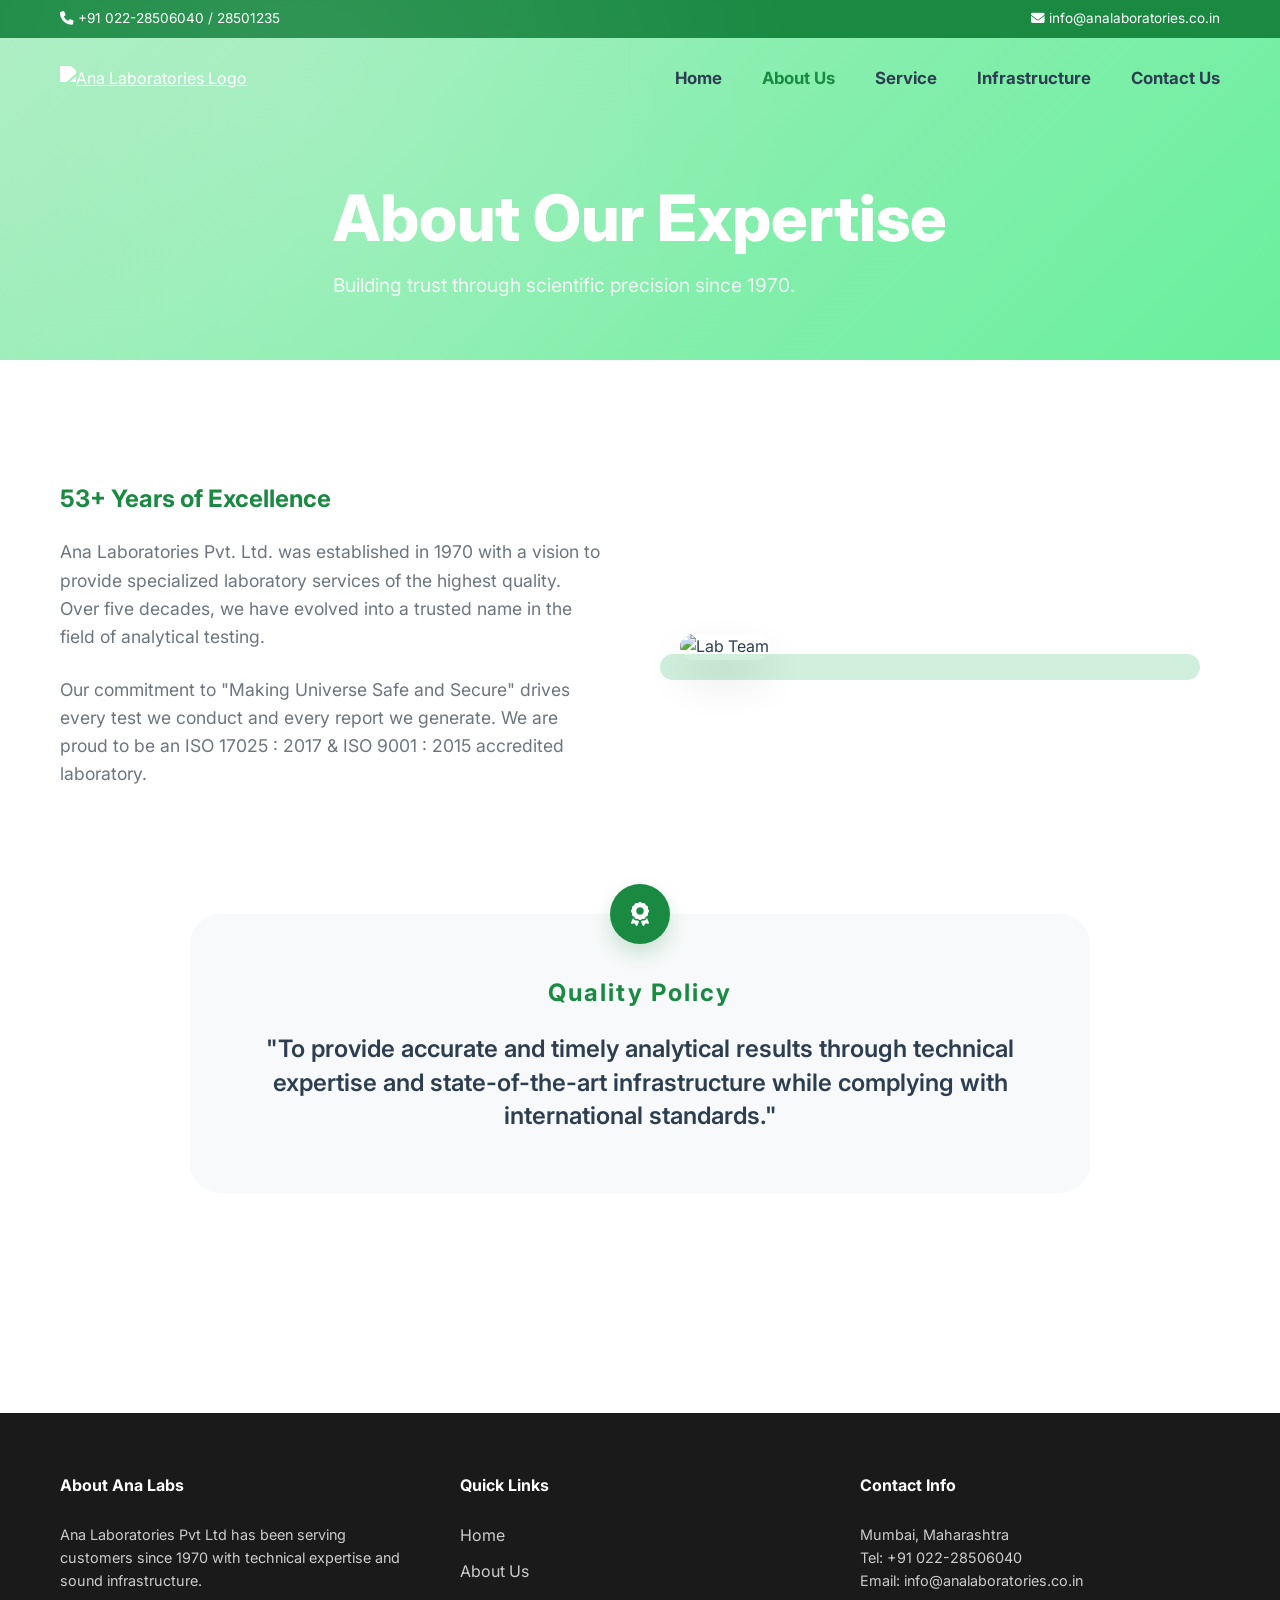
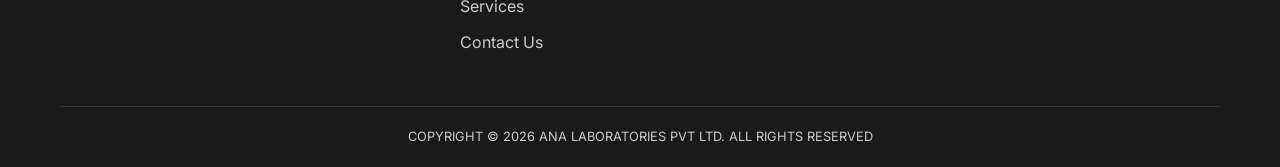
==== aboutus.html @ c988eb78 "Initial commit: Ana Laboratories website with modern green theme" ====
<!DOCTYPE html>
<html lang="en">
<head>
    <meta charset="UTF-8">
    <meta name="viewport" content="width=device-width, initial-scale=1.0">
    <title>About Us | Ana Laboratories</title>
    <link rel="preconnect" href="https://fonts.googleapis.com">
    <link rel="preconnect" href="https://fonts.gstatic.com" crossorigin>
    <link href="https://fonts.googleapis.com/css2?family=Inter:wght@400;600;700;800&display=swap" rel="stylesheet">
    <link rel="stylesheet" href="https://cdnjs.cloudflare.com/ajax/libs/font-awesome/6.4.0/css/all.min.css">
    <link rel="stylesheet" href="styles.css">
</head>
<body>

    <!-- Header & Hero Wrapper (Compact for Subpages) -->
    <div class="hero-wrapper" style="min-height: 40vh;">
        <!-- Top Bar -->
        <div class="top-bar">
            <div class="container top-bar-flex">
                <div><i class="fas fa-phone"></i> +91 022-28506040 / 28501235</div>
                <div><i class="fas fa-envelope"></i> info@analaboratories.co.in</div>
            </div>
        </div>

        <!-- Navigation -->
        <nav style="top: 30px;">
            <div class="container container-nav">
                <div class="nav-flex">
                    <a href="index.html" class="logo-link">
                        <img src="https://analaboratories.co.in/img/Analogo.png" alt="Ana Laboratories Logo" class="nav-logo" style="filter: brightness(0) invert(1);">
                    </a>
                    <ul class="nav-links">
                        <li><a href="index.html">Home</a></li>
                        <li><a href="aboutus.html" class="active">About Us</a></li>
                        <li><a href="services.html">Service</a></li>
                        <li><a href="equipment.html">Infrastructure</a></li>
                        <li><a href="contact.html">Contact Us</a></li>
                    </ul>
                </div>
            </div>
        </nav>

        <section class="hero-slider" style="flex:1; display:flex; align-items:center; padding: 100px 0 50px;">
            <div class="container">
                <h1 style="color:white; font-size:4rem; font-weight:800; margin-top:20px;">About Our Expertise</h1>
                <p style="color:rgba(255,255,255,0.9); font-size:1.2rem;">Building trust through scientific precision since 1970.</p>
            </div>
        </section>
    </div>

    <!-- About Content -->
    <section class="mission-section reveal active">
        <div class="container">
            <div class="infra-row" style="margin-bottom:80px;">
                <div class="infra-text">
                    <h2 style="color:var(--primary-green); margin-bottom:20px;">53+ Years of Excellence</h2>
                    <p>Ana Laboratories Pvt. Ltd. was established in 1970 with a vision to provide specialized laboratory services of the highest quality. Over five decades, we have evolved into a trusted name in the field of analytical testing.</p>
                    <p>Our commitment to "Making Universe Safe and Secure" drives every test we conduct and every report we generate. We are proud to be an ISO 17025 : 2017 & ISO 9001 : 2015 accredited laboratory.</p>
                </div>
                <div class="infra-img-box">
                    <img src="https://analaboratories.co.in/images/about_us.jpg" alt="Lab Team">
                </div>
            </div>

            <!-- Quality Policy -->
            <div class="purpose-box reveal" style="background:var(--grey-light); margin-top:100px;">
                <i class="fas fa-award quote-icon"></i>
                <h2 style="font-size:1.5rem; margin-bottom:20px;">Quality Policy</h2>
                <p style="font-size:1.5rem; font-weight:600; color:var(--text-dark); line-height:1.4;">"To provide accurate and timely analytical results through technical expertise and state-of-the-art infrastructure while complying with international standards."</p>
            </div>
        </div>
    </section>

    <!-- Footer -->
    <footer>
        <div class="container">
            <div class="footer-grid">
                <div class="footer-col">
                    <h4>About Ana Labs</h4>
                    <p style="font-size:0.9rem">Ana Laboratories Pvt Ltd has been serving customers since 1970 with technical expertise and sound infrastructure.</p>
                </div>
                <div class="footer-col">
                    <h4>Quick Links</h4>
                    <ul>
                        <li><a href="index.html">Home</a></li>
                        <li><a href="aboutus.html">About Us</a></li>
                        <li><a href="services.html">Services</a></li>
                        <li><a href="contact.html">Contact Us</a></li>
                    </ul>
                </div>
                <div class="footer-col">
                    <h4>Contact Info</h4>
                    <p style="font-size:0.9rem">
                        Mumbai, Maharashtra<br>
                        Tel: +91 022-28506040<br>
                        Email: info@analaboratories.co.in
                    </p>
                </div>
            </div>
            <div class="bottom-footer">
                <p>COPYRIGHT &copy; 2026 ANA LABORATORIES PVT LTD. ALL RIGHTS RESERVED</p>
            </div>
        </div>
    </footer>

    <script>
        function reveal() {
            var reveals = document.querySelectorAll(".reveal");
            for (var i = 0; i < reveals.length; i++) {
                var windowHeight = window.innerHeight;
                var elementTop = reveals[i].getBoundingClientRect().top;
                var elementVisible = 150;
                if (elementTop < windowHeight - elementVisible) {
                    reveals[i].classList.add("active");
                }
            }
        }
        window.addEventListener("scroll", reveal);
        reveal();
    </script>
</body>
</html>
---- styles.css ----
:root {
    --primary-green: #1a8a43;
    --secondary-green: #2ae061;
    --light-green: #d0f0dd;
    --white: #ffffff;
    --grey-light: #f8f9fa;
    --grey-mid: #6c757d;
    --text-dark: #2c3e50;
    --accent-gold: #c5a059;
    --transition: all 0.3s ease;
}

* {
    margin: 0;
    padding: 0;
    box-sizing: border-box;
    font-family: 'Inter', sans-serif;
}

body {
    background-color: var(--white);
    color: var(--text-dark);
    line-height: 1.6;
    overflow-x: hidden;
}

/* Header */
.top-bar {
    background: var(--primary-green);
    color: white;
    padding: 8px 0;
    font-size: 0.85rem;
}

.container {
    max-width: 1200px;
    margin: 0 auto;
    padding: 0 20px;
}

.top-bar-flex {
    display: flex;
    justify-content: space-between;
    align-items: center;
}

.logo-section {
    padding: 20px 0;
    display: flex;
    justify-content: space-between;
    align-items: center;
}

.logo-section img {
    max-height: 80px;
}

/* 80% Light Green, 20% Vibrant Dynamic Hero Section */
.hero-wrapper {
    position: relative;
    background: linear-gradient(-45deg, #48ee7c, #aee3c0, #53f092, #abedc1);
    background-size: 400% 400%;
    animation: dynamicGradient 15s ease infinite;
    min-height: 95vh;
    display: flex;
    flex-direction: column;
    overflow: hidden;
}

@keyframes dynamicGradient {
    0% {
        background-position: 0% 50%;
    }

    50% {
        background-position: 100% 50%;
    }

    100% {
        background-position: 0% 50%;
    }
}

/* Vibrant Glow Accent (the 20%) */
.hero-wrapper::before {
    content: '';
    position: absolute;
    width: 1000px;
    height: 1000px;
    background: radial-gradient(circle, rgba(255, 255, 255, 0.1) 0%, transparent 70%);
    top: -400px;
    left: -200px;
    z-index: 1;
}

nav {
    background: transparent !important;
    border: none;
    position: absolute;
    top: 0;
    width: 100%;
    z-index: 1000;
    padding: 25px 0;
}

.nav-flex {
    display: flex;
    justify-content: space-between;
    align-items: center;
    width: 100%;
}

nav ul {
    list-style: none;
    display: flex;
    gap: 40px;
}

nav ul li a {
    text-decoration: none;
    color: var(--text-dark);
    font-weight: 700;
    text-transform: capitalize;
    font-size: 1.05rem;
    padding: 10px 0;
    display: block;
    transition: var(--transition);
}

nav ul li a:hover,
nav ul li a.active {
    color: var(--primary-green);
}

/* Removed hover animations as requested */

.hero-slider {
    flex: 1;
    display: flex;
    align-items: center;
    padding-top: 0;
    position: relative;
    z-index: 2;
}

.hero-grid {
    display: grid;
    grid-template-columns: 1.2fr 0.8fr;
    align-items: center;
    gap: 50px;
    width: 100%;
}

.slide-content {
    max-width: 100%;
    z-index: 2;
    padding-top: 50px;
}

.slide-content h1 {
    font-size: 5rem;
    color: var(--text-dark);
    margin-bottom: 30px;
    line-height: 1.05;
    font-weight: 800;
}

.slide-content h1 span {
    color: var(--primary-green);
    display: block;
}

.slide-content p {
    color: var(--grey-mid);
    font-size: 1.35rem;
    margin-bottom: 45px;
    line-height: 1.6;
    max-width: 600px;
    font-weight: 500;
}

.hero-btns .btn-primary {
    background: var(--primary-green);
    color: white;
    padding: 20px 50px;
    box-shadow: 0 10px 30px rgba(26, 138, 67, 0.15);
}

.hero-btns .btn-outline {
    border-color: var(--primary-green);
    color: var(--primary-green);
    background: transparent;
}

.hero-btns .btn-outline:hover {
    background: var(--primary-green);
    color: white;
}

/* 3D Asset Styling */
.hero-3d-container {
    display: flex;
    justify-content: flex-end;
    align-items: center;
    position: relative;
    z-index: 1;
}

.hero-3d-container img {
    width: 130%;
    max-width: 700px;
    /* Removed float animation as requested */
}

@keyframes float {

    0%,
    100% {
        transform: translateY(0);
    }

    50% {
        transform: translateY(-20px);
    }
}

.est-tag {
    color: var(--primary-green);
    font-weight: 800;
    letter-spacing: 1.5px;
    background: rgba(26, 138, 67, 0.1);
    border: 1px solid rgba(26, 138, 67, 0.2);
    padding: 10px 25px;
    border-radius: 50px;
    display: inline-block;
    margin-bottom: 25px;
    font-size: 0.85rem;
}

.nav-logo {
    max-height: 60px;
    filter: none;
}

@media (max-width: 991px) {
    .hero-grid {
        grid-template-columns: 1fr;
        text-align: center;
    }

    .hero-3d-container {
        display: none;
    }

    .slide-content h1 {
        font-size: 3rem;
    }

    nav {
        top: 20px;
    }
}

/* Alternating Infrastructure Section */
.infra-feature {
    padding: 100px 0;
}

.infra-row {
    display: flex;
    align-items: center;
    gap: 80px;
    margin-bottom: 120px;
}

.infra-row:last-child {
    margin-bottom: 0;
}

.infra-row.reverse {
    flex-direction: row-reverse;
}

.infra-text {
    flex: 1;
}

.infra-text h3 {
    font-size: 2.2rem;
    color: var(--text-dark);
    margin-bottom: 20px;
    font-weight: 800;
}

.infra-text p {
    font-size: 1.1rem;
    color: var(--grey-mid);
    margin-bottom: 25px;
}

.infra-list {
    list-style: none;
}

.infra-list li {
    display: flex;
    align-items: center;
    gap: 12px;
    margin-bottom: 12px;
    font-weight: 600;
    font-size: 0.95rem;
    color: var(--text-dark);
}

.infra-list li i {
    color: var(--primary-green);
    font-size: 1.1rem;
}

.infra-img-box {
    flex: 1;
    position: relative;
}

.infra-img-box img {
    width: 100%;
    border-radius: 20px;
    box-shadow: 0 20px 40px rgba(0, 0, 0, 0.1);
    transition: var(--transition);
}

/* Removed hover effect as requested */

/* Read More Button for Infra */
.btn-read-more {
    display: inline-flex;
    align-items: center;
    gap: 10px;
    background: var(--primary-green);
    color: white;
    padding: 12px 30px;
    border-radius: 5px;
    text-decoration: none;
    font-weight: 700;
    margin-top: 10px;
    transition: var(--transition);
    border: none;
}

.btn-read-more:hover {
    background: var(--secondary-green);
    transform: translateY(-2px);
}

.btn-read-more i {
    font-size: 0.8rem;
    transition: transform 0.3s ease;
}

.btn-read-more:hover i {
    transform: translateX(5px);
}

/* Background ornament for images */
.infra-img-box::before {
    content: '';
    position: absolute;
    width: 100%;
    height: 100%;
    background: var(--light-green);
    top: 20px;
    left: -20px;
    z-index: -1;
    border-radius: 20px;
}

.infra-row.reverse .infra-img-box::before {
    left: 20px;
}

@media (max-width: 900px) {

    .infra-row,
    .infra-row.reverse {
        flex-direction: column;
        gap: 40px;
        text-align: center;
    }

    .infra-list {
        display: inline-block;
        text-align: left;
    }

    .infra-feature {
        padding: 60px 0;
    }
}

.slide-content {
    max-width: 850px;
    z-index: 2;
    position: relative;
}

.slide-content span {
    display: inline-block;
    padding: 5px 15px;
    background: var(--light-green);
    border-radius: 20px;
    margin-bottom: 20px;
}

.slide-content h1 {
    font-size: 4rem;
    line-height: 1.1;
    color: var(--text-dark);
    margin-bottom: 25px;
    font-weight: 800;
}

.slide-content h1 span {
    background: none;
    padding: 0;
    color: var(--primary-green);
}

.slide-content p {
    font-size: 1.25rem;
    color: var(--grey-mid);
    max-width: 650px;
    margin-bottom: 40px;
}

.hero-btns {
    display: flex;
    gap: 20px;
}

.btn-primary {
    background: var(--primary-green);
    color: white;
    padding: 15px 35px;
    border-radius: 50px;
    text-decoration: none;
    font-weight: 700;
    box-shadow: 0 10px 20px rgba(26, 138, 67, 0.2);
    transition: var(--transition);
}

.btn-primary:hover {
    transform: translateY(-3px);
    box-shadow: 0 15px 25px rgba(26, 138, 67, 0.3);
    background: var(--secondary-green);
}

.btn-outline {
    background: transparent;
    color: var(--primary-green);
    padding: 15px 35px;
    border-radius: 50px;
    text-decoration: none;
    font-weight: 700;
    border: 2px solid var(--primary-green);
    transition: var(--transition);
}

.btn-outline:hover {
    background: var(--primary-green);
    color: white;
}

/* Purpose & Values Section - Elevated */
.mission-section {
    padding: 120px 0;
    background: var(--white);
    position: relative;
}

.purpose-box {
    text-align: center;
    max-width: 900px;
    margin: 0 auto 100px;
    padding: 60px;
    background: var(--light-green);
    border-radius: 30px;
    position: relative;
}

.purpose-box i.quote-icon {
    position: absolute;
    top: -30px;
    left: 50%;
    transform: translateX(-50%);
    width: 60px;
    height: 60px;
    background: var(--primary-green);
    color: white;
    border-radius: 50%;
    display: flex;
    align-items: center;
    justify-content: center;
    font-size: 1.5rem;
    box-shadow: 0 10px 20px rgba(26, 138, 67, 0.2);
}

.purpose-box h2 {
    font-size: 1rem;
    letter-spacing: 2px;
    color: var(--primary-green);
    margin-bottom: 20px;
}

.purpose-box p {
    font-size: 3rem;
    font-weight: 900;
    line-height: 1.1;
    color: var(--text-dark);
}

.values-grid {
    display: grid;
    grid-template-columns: repeat(auto-fit, minmax(280px, 1fr));
    gap: 30px;
}

.value-item {
    display: flex;
    gap: 15px;
    align-items: flex-start;
}

.value-item i {
    color: var(--primary-green);
    font-size: 1.5rem;
}

/* River Pathway Accreditations - Premium Organic Curve */
.accreditations-section {
    padding: 120px 0 200px;
    /* Extra bottom padding for the river flow */
    background: #ffffff;
    overflow: hidden;
}

.river-container {
    position: relative;
    width: 100%;
    height: 500px;
    margin-top: 50px;
}

.river-path-svg {
    position: absolute;
    top: 50px;
    left: 0;
    width: 110%;
    /* Slightly wider to bleed off edge */
    height: 100%;
    z-index: 1;
    pointer-events: none;
}

.river-path {
    fill: none;
    stroke: rgba(46, 204, 113, 0.4);
    stroke-width: 3;
    stroke-dasharray: 12, 18;
}

.river-path-glow {
    fill: none;
    stroke: rgba(46, 204, 113, 0.1);
    stroke-width: 15;
    stroke-linecap: round;
    filter: blur(10px);
}

.river-node {
    position: absolute;
    z-index: 10;
    text-align: center;
    width: 240px;
    transform: translate(-50%, -50%);
    /* Center the node exactly on its position */
    transition: transform 0.3s ease;
}

.river-node:hover {
    z-index: 20;
}

.river-node .node-circle {
    width: 160px;
    height: 160px;
    background: white;
    border-radius: 50%;
    display: flex;
    align-items: center;
    justify-content: center;
    margin: 0 auto;
    box-shadow: 0 15px 45px rgba(0, 0, 0, 0.08);
    border: 2px dotted var(--primary-green);
    transition: all 0.6s cubic-bezier(0.23, 1, 0.32, 1);
    padding: 25px;
    position: relative;
    z-index: 2;
}

.river-node .node-circle img {
    max-width: 85%;
    max-height: 85%;
    object-fit: contain;
    filter: grayscale(1);
    opacity: 0.9;
    transition: all 0.4s ease;
}

.river-node:hover .node-circle {
    transform: scale(1.1);
    border-style: solid;
    box-shadow: 0 25px 60px rgba(26, 138, 67, 0.2);
}

.river-node:hover .node-circle img {
    filter: grayscale(0);
    opacity: 1;
}

.river-node .node-content {
    margin-top: 25px;
}

.river-node .node-content h4 {
    font-size: 1.15rem;
    color: var(--text-dark);
    margin-bottom: 5px;
    font-weight: 800;
}

.river-node .node-content p {
    font-size: 0.85rem;
    color: var(--grey-mid);
    line-height: 1.4;
}

@media (max-width: 991px) {
    .river-container {
        height: auto;
        display: flex;
        flex-direction: column;
        align-items: center;
        gap: 100px;
        padding: 50px 0;
    }

    .river-path-svg {
        display: none;
    }

    .river-node {
        position: static;
        transform: none;
        width: 100%;
        max-width: 300px;
    }
}

.cert-icon-wrapper::after {
    content: '';
    position: absolute;
    width: 140px;
    height: 140px;
    border: 2px dashed rgba(26, 138, 67, 0.2);
    border-radius: 50%;
    top: -12px;
    left: -12px;
    opacity: 0;
    transition: all 0.5s ease;
}

.cert-item:hover .cert-icon-wrapper {
    background: var(--primary-green);
    color: white;
    box-shadow: 0 15px 40px rgba(26, 138, 67, 0.2);
    border-color: transparent;
}

.cert-item:hover .cert-icon-wrapper::after {
    opacity: 1;
    transform: rotate(90deg);
}

.cert-item img {
    max-width: 70px;
    height: auto;
    transition: transform 0.5s ease;
}

.cert-item:hover img {
    transform: scale(1.1);
}

.cert-item h4 {
    font-size: 1.2rem;
    color: var(--text-dark);
    margin-bottom: 10px;
    font-weight: 700;
}

.cert-item p {
    font-size: 0.85rem;
    color: var(--grey-mid);
    line-height: 1.4;
}

/* Equipment Section */
.equipment-section {
    padding: 80px 0;
}

.section-head {
    text-align: center;
    margin-bottom: 50px;
}

.section-head h2 {
    font-size: 2.5rem;
    color: #333;
}

.section-head div {
    width: 60px;
    height: 3px;
    background: var(--primary-green);
    margin: 15px auto;
}

.equipment-grid {
    display: grid;
    grid-template-columns: repeat(auto-fit, minmax(300px, 1fr));
    gap: 40px;
}

.eq-card {
    border: 1px solid #eee;
    border-radius: 10px;
    overflow: hidden;
    transition: var(--transition);
}

.eq-card:hover {
    box-shadow: 0 10px 30px rgba(0, 0, 0, 0.1);
    transform: translateY(-5px);
}

.eq-img {
    height: 200px;
    background: #fdfdfd;
    display: flex;
    align-items: center;
    justify-content: center;
    padding: 20px;
}

.eq-img img {
    max-width: 100%;
    max-height: 100%;
    object-fit: contain;
}

.eq-info {
    padding: 20px;
}

.eq-info h3 {
    margin-bottom: 15px;
    font-size: 1.2rem;
}

.btn-more {
    display: inline-block;
    color: var(--primary-green);
    text-decoration: none;
    font-weight: bold;
    border-bottom: 2px solid transparent;
    transition: var(--transition);
}

.btn-more:hover {
    border-bottom-color: var(--primary-green);
}

/* Services Section - Redesign */
.services-section {
    background: linear-gradient(135deg, #0f4c28 0%, #1a8a43 100%);
    color: white;
    padding: 120px 0;
    position: relative;
}

.services-grid {
    display: grid;
    grid-template-columns: repeat(auto-fit, minmax(280px, 1fr));
    gap: 30px;
}

.service-item {
    text-align: left;
    padding: 40px;
    background: rgba(255, 255, 255, 0.05);
    border: 1px solid rgba(255, 255, 255, 0.1);
    border-radius: 20px;
    backdrop-filter: blur(10px);
    transition: all 0.4s ease;
    display: flex;
    flex-direction: column;
}

.service-item:hover {
    background: rgba(255, 255, 255, 0.1);
    transform: translateY(-10px);
    border-color: rgba(255, 255, 255, 0.3);
}

.service-item img {
    width: 60px;
    height: 60px;
    border-radius: 12px;
    margin-bottom: 25px;
    border: 2px solid rgba(255, 255, 255, 0.2);
    object-fit: cover;
}

.service-item h3 {
    font-size: 1.4rem;
    margin-bottom: 15px;
    font-weight: 700;
}

.service-item p {
    font-size: 0.95rem;
    color: rgba(255, 255, 255, 0.8);
    line-height: 1.5;
}

/* Footer */
footer {
    background: #1a1a1a;
    color: #ccc;
    padding: 60px 0 20px;
}

.footer-grid {
    display: grid;
    grid-template-columns: repeat(auto-fit, minmax(200px, 1fr));
    gap: 40px;
    margin-bottom: 40px;
}

.footer-col h4 {
    color: white;
    margin-bottom: 25px;
}

.footer-col ul {
    list-style: none;
}

.footer-col ul li {
    margin-bottom: 10px;
}

.footer-col ul li a {
    color: #ccc;
    text-decoration: none;
}

.footer-col ul li a:hover {
    color: var(--primary-green);
}

.bottom-footer {
    border-top: 1px solid #333;
    padding-top: 20px;
    text-align: center;
    font-size: 0.8rem;
}

/* Scroll Reveal Classes */
.reveal {
    opacity: 0;
    transform: translateY(30px);
    transition: all 0.8s ease-out;
}

.reveal.active {
    opacity: 1;
    transform: translateY(0);
}

/* Contact Ribbon */
.contact-ribbon {
    padding: 0;
    margin-top: -60px;
    position: relative;
    z-index: 100;
}

.ribbon-flex {
    display: flex;
    justify-content: space-between;
    align-items: center;
    background: var(--white);
    padding: 35px 50px;
    border-radius: 20px;
    box-shadow: 0 20px 50px rgba(0, 0, 0, 0.12);
}

.ribbon-item {
    display: flex;
    align-items: center;
    gap: 20px;
}

.ribbon-item i {
    font-size: 2rem;
    color: var(--primary-green);
}

.ribbon-item span {
    display: block;
    font-size: 0.75rem;
    color: var(--grey-mid);
    text-transform: uppercase;
    letter-spacing: 1.5px;
    font-weight: 700;
}

.ribbon-item strong {
    font-size: 1.2rem;
    color: var(--text-dark);
}

.delay-1 {
    transition-delay: 0.2s;
}

.delay-2 {
    transition-delay: 0.4s;
}

.delay-3 {
    transition-delay: 0.6s;
}

@keyframes fadeInRight {
    from {
        opacity: 0;
        transform: translateX(30px);
    }

    to {
        opacity: 1;
        transform: translateX(0);
    }
}

@keyframes fadeInLeft {
    from {
        opacity: 0;
        transform: translateX(-30px);
    }

    to {
        opacity: 1;
        transform: translateX(0);
    }
}

.animate-left {
    animation: fadeInLeft 1s forwards;
}

.animate-right {
    animation: fadeInRight 1s forwards;
}

@media (max-width: 768px) {
    .slide-content h1 {
        font-size: 2.5rem;
    }

    .hero-btns {
        flex-direction: column;
    }

    .logo-section {
        flex-direction: column;
        gap: 20px;
    }

    nav ul {
        gap: 10px;
        flex-wrap: wrap;
        justify-content: center;
    }

    nav ul li a {
        font-size: 0.7rem;
    }
}
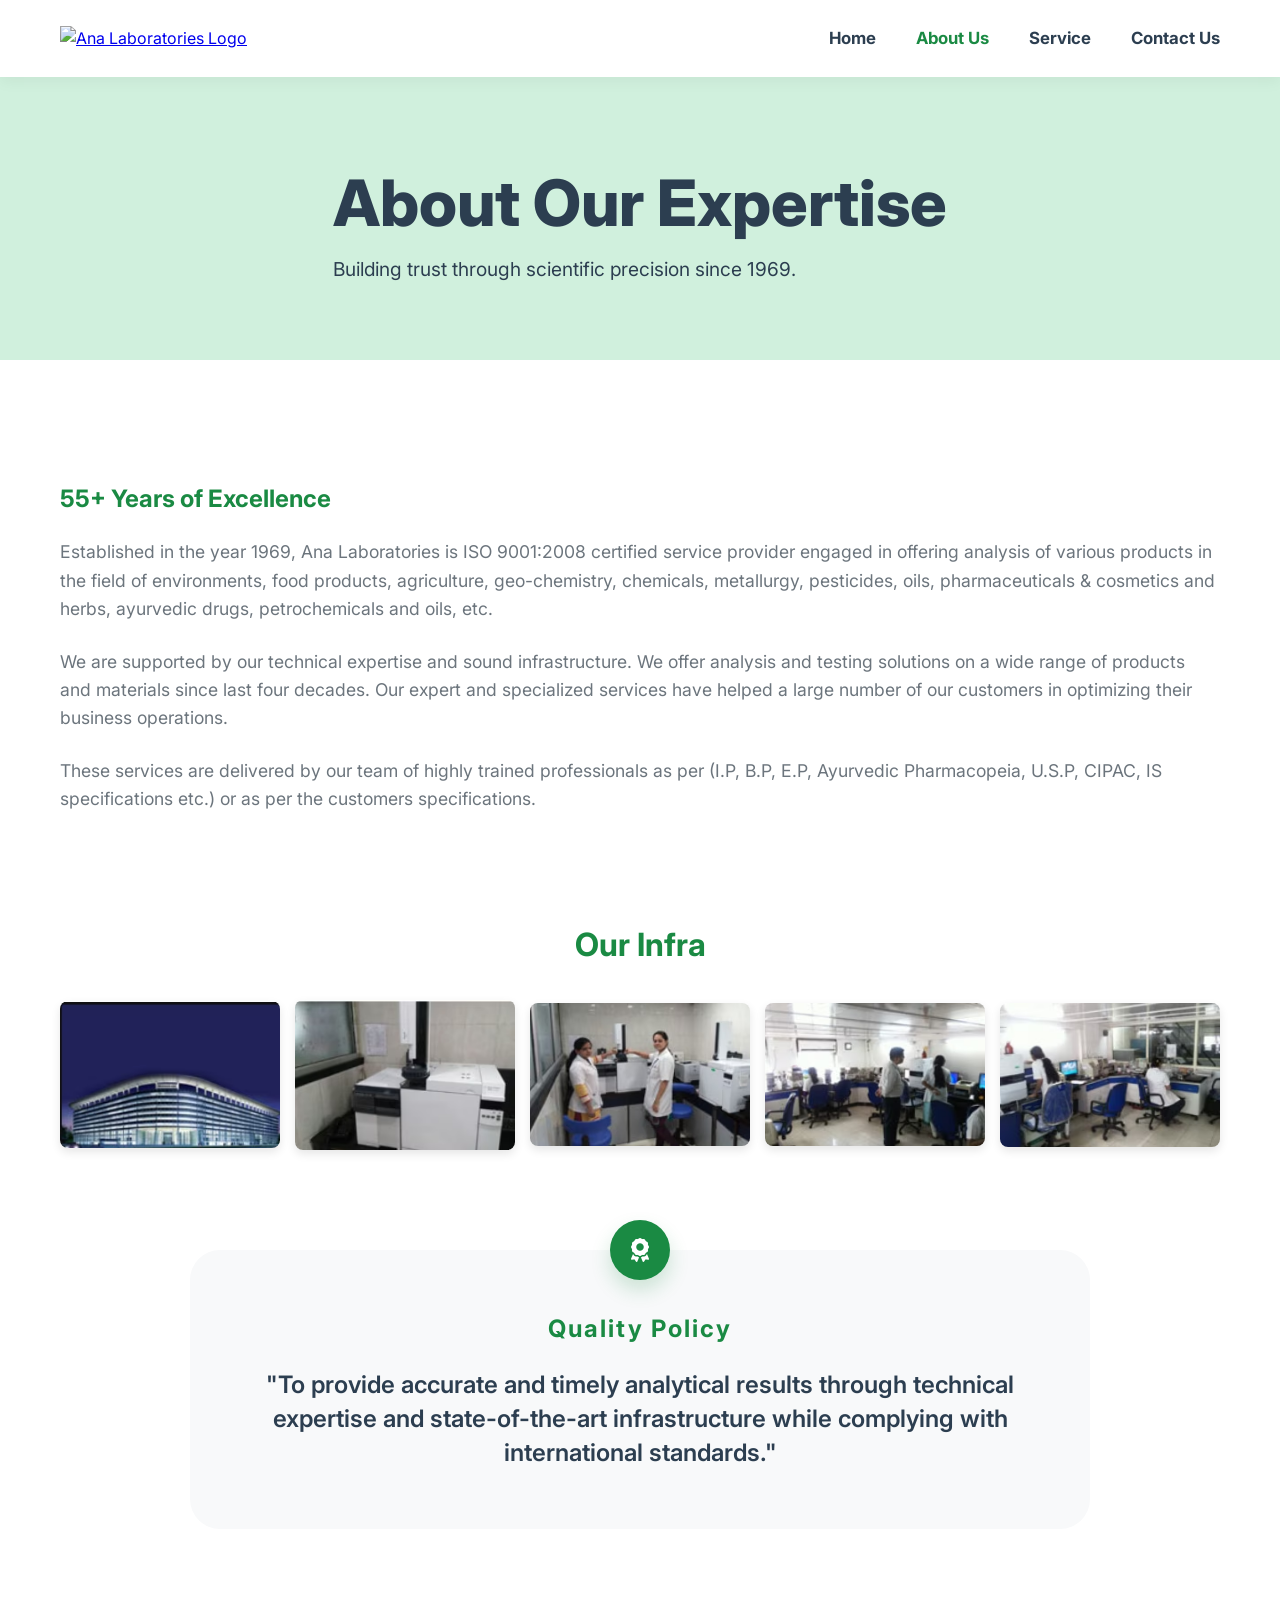
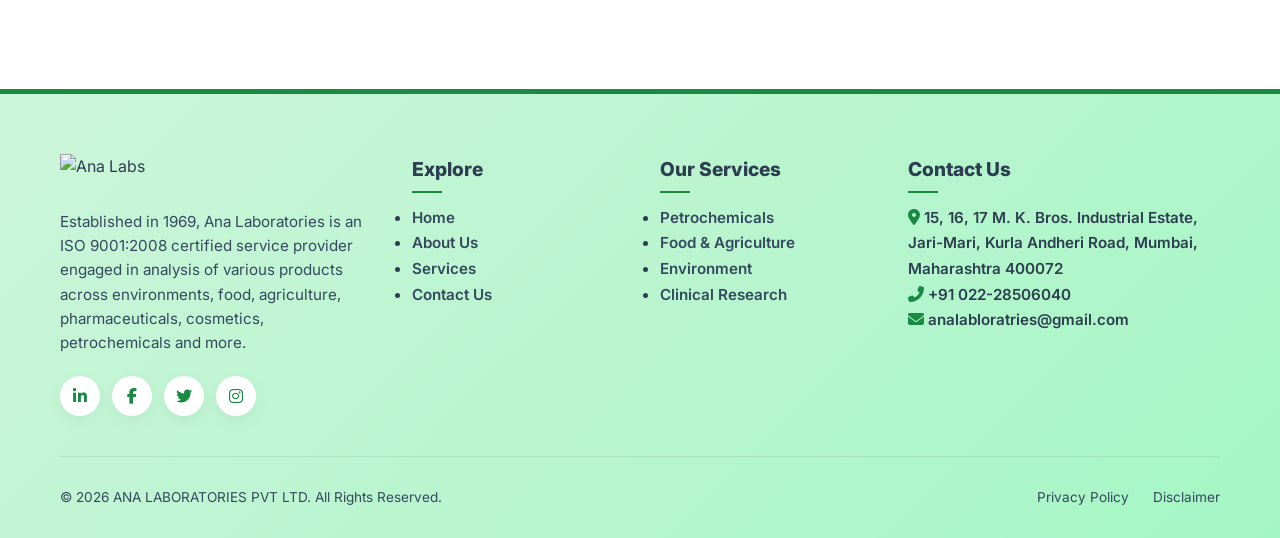
==== commit 224f95b8: "feat: make website fully responsive and update assets" ====
--- a/aboutus.html
+++ b/aboutus.html
@@ -14,36 +14,30 @@
 
     <!-- Header & Hero Wrapper (Compact for Subpages) -->
     <div class="hero-wrapper" style="min-height: 40vh;">
-        <!-- Top Bar -->
-        <div class="top-bar">
-            <div class="container top-bar-flex">
-                <div><i class="fas fa-phone"></i> +91 022-28506040 / 28501235</div>
-                <div><i class="fas fa-envelope"></i> info@analaboratories.co.in</div>
-            </div>
-        </div>
-
         <!-- Navigation -->
-        <nav style="top: 30px;">
+        <nav>
             <div class="container container-nav">
                 <div class="nav-flex">
                     <a href="index.html" class="logo-link">
-                        <img src="https://analaboratories.co.in/img/Analogo.png" alt="Ana Laboratories Logo" class="nav-logo" style="filter: brightness(0) invert(1);">
+                        <img src="https://analaboratories.co.in/img/Analogo.png" alt="Ana Laboratories Logo" class="nav-logo">
                     </a>
                     <ul class="nav-links">
                         <li><a href="index.html">Home</a></li>
                         <li><a href="aboutus.html" class="active">About Us</a></li>
                         <li><a href="services.html">Service</a></li>
-                        <li><a href="equipment.html">Infrastructure</a></li>
                         <li><a href="contact.html">Contact Us</a></li>
                     </ul>
+                    <button class="hamburger" aria-label="Toggle menu">
+                        <span></span><span></span><span></span>
+                    </button>
                 </div>
             </div>
         </nav>
 
-        <section class="hero-slider" style="flex:1; display:flex; align-items:center; padding: 100px 0 50px;">
+        <section class="hero-slider" style="flex:1; display:flex; align-items:center;">
             <div class="container">
-                <h1 style="color:white; font-size:4rem; font-weight:800; margin-top:20px;">About Our Expertise</h1>
-                <p style="color:rgba(255,255,255,0.9); font-size:1.2rem;">Building trust through scientific precision since 1970.</p>
+                <h1 style="color:var(--text-dark); font-size:4rem; font-weight:800;">About Our Expertise</h1>
+                <p style="color:var(--text-dark); font-size:1.2rem;">Building trust through scientific precision since 1969.</p>
             </div>
         </section>
     </div>
@@ -53,12 +47,22 @@
         <div class="container">
             <div class="infra-row" style="margin-bottom:80px;">
                 <div class="infra-text">
-                    <h2 style="color:var(--primary-green); margin-bottom:20px;">53+ Years of Excellence</h2>
-                    <p>Ana Laboratories Pvt. Ltd. was established in 1970 with a vision to provide specialized laboratory services of the highest quality. Over five decades, we have evolved into a trusted name in the field of analytical testing.</p>
-                    <p>Our commitment to "Making Universe Safe and Secure" drives every test we conduct and every report we generate. We are proud to be an ISO 17025 : 2017 & ISO 9001 : 2015 accredited laboratory.</p>
+                    <h2 style="color:var(--primary-green); margin-bottom:20px;">55+ Years of Excellence</h2>
+                    <p>Established in the year 1969, Ana Laboratories is ISO 9001:2008 certified service provider engaged in offering analysis of various products in the field of environments, food products, agriculture, geo-chemistry, chemicals, metallurgy, pesticides, oils, pharmaceuticals & cosmetics and herbs, ayurvedic drugs, petrochemicals and oils, etc.</p>
+                    <p>We are supported by our technical expertise and sound infrastructure. We offer analysis and testing solutions on a wide range of products and materials since last four decades. Our expert and specialized services have helped a large number of our customers in optimizing their business operations.</p>
+                    <p>These services are delivered by our team of highly trained professionals as per (I.P, B.P, E.P, Ayurvedic Pharmacopeia, U.S.P, CIPAC, IS specifications etc.) or as per the customers specifications.</p>
                 </div>
-                <div class="infra-img-box">
-                    <img src="https://analaboratories.co.in/images/about_us.jpg" alt="Lab Team">
+            </div>
+
+            <!-- Our Infra Section -->
+            <div class="our-infra-section reveal" style="margin-top: 60px; text-align: center;">
+                <h2 style="font-size:2rem; color:var(--primary-green); margin-bottom: 30px;">Our Infra</h2>
+                <div style="display: flex; gap: 15px; justify-content: center; align-items: center; flex-wrap: wrap;">
+                    <img src="assets/infra/Screenshot 2026-06-26 221612.avif" alt="Infra Image 1" style="width: 100%; max-width: 220px; border-radius: 8px; box-shadow: 0 4px 10px rgba(0,0,0,0.1);">
+                    <img src="assets/infra/Screenshot 2026-06-26 221620.avif" alt="Infra Image 2" style="width: 100%; max-width: 220px; border-radius: 8px; box-shadow: 0 4px 10px rgba(0,0,0,0.1);">
+                    <img src="assets/infra/Screenshot 2026-06-26 221644.avif" alt="Infra Image 3" style="width: 100%; max-width: 220px; border-radius: 8px; box-shadow: 0 4px 10px rgba(0,0,0,0.1);">
+                    <img src="assets/infra/Screenshot 2026-06-26 221700.avif" alt="Infra Image 4" style="width: 100%; max-width: 220px; border-radius: 8px; box-shadow: 0 4px 10px rgba(0,0,0,0.1);">
+                    <img src="assets/infra/Screenshot 2026-06-26 221711.avif" alt="Infra Image 5" style="width: 100%; max-width: 220px; border-radius: 8px; box-shadow: 0 4px 10px rgba(0,0,0,0.1);">
                 </div>
             </div>
 
@@ -72,33 +76,65 @@
     </section>
 
     <!-- Footer -->
-    <footer>
+    <footer class="main-footer">
         <div class="container">
-            <div class="footer-grid">
+            <div class="footer-top">
+                <div class="footer-col brand-col">
+                    <img src="https://analaboratories.co.in/img/Analogo.png" alt="Ana Labs" class="footer-logo">
+                    <p>Established in 1969, Ana Laboratories is an ISO 9001:2008 certified service provider engaged in analysis of various products across environments, food, agriculture, pharmaceuticals, cosmetics, petrochemicals and more.</p>
+                    <div class="social-links">
+                        <a href="#"><i class="fab fa-linkedin-in"></i></a>
+                        <a href="#"><i class="fab fa-facebook-f"></i></a>
+                        <a href="#"><i class="fab fa-twitter"></i></a>
+                        <a href="#"><i class="fab fa-instagram"></i></a>
+                    </div>
+                </div>
+                
                 <div class="footer-col">
-                    <h4>About Ana Labs</h4>
-                    <p style="font-size:0.9rem">Ana Laboratories Pvt Ltd has been serving customers since 1970 with technical expertise and sound infrastructure.</p>
-                </div>
-                <div class="footer-col">
-                    <h4>Quick Links</h4>
-                    <ul>
+                    <h4>Explore</h4>
+                    <ul class="footer-links">
                         <li><a href="index.html">Home</a></li>
                         <li><a href="aboutus.html">About Us</a></li>
                         <li><a href="services.html">Services</a></li>
                         <li><a href="contact.html">Contact Us</a></li>
                     </ul>
                 </div>
+
                 <div class="footer-col">
-                    <h4>Contact Info</h4>
-                    <p style="font-size:0.9rem">
-                        Mumbai, Maharashtra<br>
-                        Tel: +91 022-28506040<br>
-                        Email: info@analaboratories.co.in
-                    </p>
+                    <h4>Our Services</h4>
+                    <ul class="footer-links">
+                        <li><a href="services.html">Petrochemicals</a></li>
+                        <li><a href="services.html">Food & Agriculture</a></li>
+                        <li><a href="services.html">Environment</a></li>
+                        <li><a href="services.html">Clinical Research</a></li>
+                    </ul>
+                </div>
+
+                <div class="footer-col contact-col">
+                    <h4>Contact Us</h4>
+                    <div class="footer-contact-item">
+                        <i class="fas fa-map-marker-alt"></i>
+                        <span>15, 16, 17 M. K. Bros. Industrial Estate, Jari-Mari, Kurla Andheri Road, Mumbai, Maharashtra 400072</span>
+                    </div>
+                    <div class="footer-contact-item">
+                        <i class="fas fa-phone-alt"></i>
+                        <span>+91 022-28506040</span>
+                    </div>
+                    <div class="footer-contact-item">
+                        <i class="fas fa-envelope"></i>
+                        <span>analabloratries@gmail.com</span>
+                    </div>
                 </div>
             </div>
-            <div class="bottom-footer">
-                <p>COPYRIGHT &copy; 2026 ANA LABORATORIES PVT LTD. ALL RIGHTS RESERVED</p>
+
+            <div class="footer-bottom">
+                <div class="footer-bottom-flex">
+                    <p>&copy; 2026 ANA LABORATORIES PVT LTD. All Rights Reserved.</p>
+                    <div class="footer-legal">
+                        <a href="privacypolicy.html">Privacy Policy</a>
+                        <a href="disclaimer.html">Disclaimer</a>
+                    </div>
+                </div>
             </div>
         </div>
     </footer>
@@ -117,6 +153,22 @@
         }
         window.addEventListener("scroll", reveal);
         reveal();
+
+        // Hamburger Menu Toggle
+        var hamburger = document.querySelector('.hamburger');
+        var navLinks = document.querySelector('.nav-links');
+        if (hamburger && navLinks) {
+            hamburger.addEventListener('click', function() {
+                hamburger.classList.toggle('active');
+                navLinks.classList.toggle('open');
+            });
+            navLinks.querySelectorAll('a').forEach(function(link) {
+                link.addEventListener('click', function() {
+                    hamburger.classList.remove('active');
+                    navLinks.classList.remove('open');
+                });
+            });
+        }
     </script>
 </body>
 </html>
--- a/styles.css
+++ b/styles.css
@@ -22,6 +22,9 @@
     color: var(--text-dark);
     line-height: 1.6;
     overflow-x: hidden;
+    display: flex;
+    flex-direction: column;
+    min-height: 100vh;
 }
 
 /* Header */
@@ -55,52 +58,22 @@
     max-height: 80px;
 }
 
-/* 80% Light Green, 20% Vibrant Dynamic Hero Section */
 .hero-wrapper {
     position: relative;
-    background: linear-gradient(-45deg, #48ee7c, #aee3c0, #53f092, #abedc1);
-    background-size: 400% 400%;
-    animation: dynamicGradient 15s ease infinite;
-    min-height: 95vh;
+    background: var(--light-green);
+    min-height: 85vh;
     display: flex;
     flex-direction: column;
     overflow: hidden;
 }
 
-@keyframes dynamicGradient {
-    0% {
-        background-position: 0% 50%;
-    }
-
-    50% {
-        background-position: 100% 50%;
-    }
-
-    100% {
-        background-position: 0% 50%;
-    }
-}
-
-/* Vibrant Glow Accent (the 20%) */
-.hero-wrapper::before {
-    content: '';
-    position: absolute;
-    width: 1000px;
-    height: 1000px;
-    background: radial-gradient(circle, rgba(255, 255, 255, 0.1) 0%, transparent 70%);
-    top: -400px;
-    left: -200px;
-    z-index: 1;
-}
-
 nav {
-    background: transparent !important;
-    border: none;
-    position: absolute;
-    top: 0;
+    background: var(--white) !important;
+    box-shadow: 0 4px 15px rgba(0,0,0,0.05);
+    position: relative;
     width: 100%;
     z-index: 1000;
-    padding: 25px 0;
+    padding: 15px 0;
 }
 
 .nav-flex {
@@ -171,7 +144,7 @@
 }
 
 .slide-content p {
-    color: var(--grey-mid);
+    color: var(--text-dark);
     font-size: 1.35rem;
     margin-bottom: 45px;
     line-height: 1.6;
@@ -181,9 +154,9 @@
 
 .hero-btns .btn-primary {
     background: var(--primary-green);
-    color: white;
+    color: var(--white);
     padding: 20px 50px;
-    box-shadow: 0 10px 30px rgba(26, 138, 67, 0.15);
+    box-shadow: 0 10px 30px rgba(26, 138, 67, 0.2);
 }
 
 .hero-btns .btn-outline {
@@ -194,7 +167,7 @@
 
 .hero-btns .btn-outline:hover {
     background: var(--primary-green);
-    color: white;
+    color: var(--white);
 }
 
 /* 3D Asset Styling */
@@ -204,12 +177,13 @@
     align-items: center;
     position: relative;
     z-index: 1;
+    margin-top: 100px; /* Shift down to clear navigation */
 }
 
 .hero-3d-container img {
-    width: 130%;
-    max-width: 700px;
-    /* Removed float animation as requested */
+    width: 120%; /* Slightly more conservative size */
+    max-width: 650px;
+    transform: translateY(20px); /* Fine-tune vertical position */
 }
 
 @keyframes float {
@@ -480,7 +454,7 @@
 .purpose-box {
     text-align: center;
     max-width: 900px;
-    margin: 0 auto 100px;
+    margin: 0 auto 40px;
     padding: 60px;
     background: var(--light-green);
     border-radius: 30px;
@@ -520,19 +494,57 @@
 
 .values-grid {
     display: grid;
-    grid-template-columns: repeat(auto-fit, minmax(280px, 1fr));
+    grid-template-columns: repeat(auto-fit, minmax(260px, 1fr));
     gap: 30px;
 }
 
 .value-item {
-    display: flex;
-    gap: 15px;
-    align-items: flex-start;
+    background: white;
+    padding: 40px 30px;
+    border-radius: 25px;
+    border: 1px solid rgba(26, 138, 67, 0.08);
+    transition: all 0.4s cubic-bezier(0.175, 0.885, 0.32, 1.275);
+    text-align: center;
+    box-shadow: 0 10px 30px rgba(0,0,0,0.02);
+}
+
+.value-item:hover {
+    transform: translateY(-10px);
+    box-shadow: 0 20px 40px rgba(26, 138, 67, 0.1);
+    border-color: rgba(26, 138, 67, 0.2);
 }
 
 .value-item i {
+    width: 70px;
+    height: 70px;
+    background: var(--light-green);
     color: var(--primary-green);
-    font-size: 1.5rem;
+    border-radius: 50%;
+    display: flex;
+    align-items: center;
+    justify-content: center;
+    font-size: 1.8rem;
+    margin: 0 auto 25px;
+    transition: all 0.4s ease;
+}
+
+.value-item:hover i {
+    background: var(--primary-green);
+    color: white;
+    transform: rotate(10deg);
+}
+
+.value-item h4 {
+    font-size: 1.3rem;
+    font-weight: 800;
+    margin-bottom: 15px;
+    color: var(--text-dark);
+}
+
+.value-item p {
+    font-size: 0.95rem;
+    color: var(--grey-mid);
+    line-height: 1.6;
 }
 
 /* River Pathway Accreditations - Premium Organic Curve */
@@ -546,8 +558,8 @@
 .river-container {
     position: relative;
     width: 100%;
-    height: 500px;
-    margin-top: 50px;
+    height: 350px;
+    margin-top: 5px;
 }
 
 .river-path-svg {
@@ -602,17 +614,20 @@
     box-shadow: 0 15px 45px rgba(0, 0, 0, 0.08);
     border: 2px dotted var(--primary-green);
     transition: all 0.6s cubic-bezier(0.23, 1, 0.32, 1);
-    padding: 25px;
+    padding: 4px;
     position: relative;
     z-index: 2;
 }
 
 .river-node .node-circle img {
-    max-width: 85%;
-    max-height: 85%;
+    width: 100%;
+    height: 100%;
+    max-width: 100%;
+    max-height: 100%;
     object-fit: contain;
-    filter: grayscale(1);
-    opacity: 0.9;
+    border-radius: 50%;
+    filter: none;
+    opacity: 1;
     transition: all 0.4s ease;
 }
 
@@ -623,7 +638,6 @@
 }
 
 .river-node:hover .node-circle img {
-    filter: grayscale(0);
     opacity: 1;
 }
 
@@ -791,100 +805,266 @@
     border-bottom-color: var(--primary-green);
 }
 
-/* Services Section - Redesign */
+/* Scope of Testing Section - Premium Redesign */
 .services-section {
-    background: linear-gradient(135deg, #0f4c28 0%, #1a8a43 100%);
-    color: white;
     padding: 120px 0;
+    background: #f9fbf9;
     position: relative;
 }
 
 .services-grid {
     display: grid;
-    grid-template-columns: repeat(auto-fit, minmax(280px, 1fr));
-    gap: 30px;
+    grid-template-columns: repeat(auto-fit, minmax(300px, 1fr));
+    gap: 40px;
 }
 
 .service-item {
-    text-align: left;
+    background: white;
+    border-radius: 25px;
+    overflow: hidden;
+    box-shadow: 0 15px 40px rgba(0,0,0,0.05);
+    transition: all 0.5s ease;
+    display: flex;
+    flex-direction: column;
+    border: 1px solid rgba(0,0,0,0.03);
+}
+
+.service-item:hover {
+    transform: translateY(-15px);
+    box-shadow: 0 25px 50px rgba(26, 138, 67, 0.15);
+}
+
+.service-img-box {
+    width: 100%;
+    height: 220px;
+    overflow: hidden;
+    position: relative;
+}
+
+.service-item img {
+    width: 100%;
+    height: 100%;
+    object-fit: cover;
+    transition: all 0.8s ease;
+}
+
+.service-item:hover img {
+    transform: scale(1.15);
+}
+
+.service-body {
     padding: 40px;
-    background: rgba(255, 255, 255, 0.05);
-    border: 1px solid rgba(255, 255, 255, 0.1);
-    border-radius: 20px;
-    backdrop-filter: blur(10px);
-    transition: all 0.4s ease;
+    flex: 1;
     display: flex;
     flex-direction: column;
 }
 
-.service-item:hover {
-    background: rgba(255, 255, 255, 0.1);
-    transform: translateY(-10px);
-    border-color: rgba(255, 255, 255, 0.3);
-}
-
-.service-item img {
-    width: 60px;
-    height: 60px;
-    border-radius: 12px;
-    margin-bottom: 25px;
-    border: 2px solid rgba(255, 255, 255, 0.2);
-    object-fit: cover;
-}
-
 .service-item h3 {
-    font-size: 1.4rem;
-    margin-bottom: 15px;
+    font-size: 1.5rem;
+    color: var(--text-dark);
+    margin-bottom: 20px;
+    font-weight: 800;
+}
+
+.service-item p {
+    font-size: 1rem;
+    color: var(--grey-mid);
+    line-height: 1.7;
+    margin-bottom: 30px;
+}
+
+.btn-service-more {
+    margin-top: auto;
+    color: var(--primary-green);
+    text-decoration: none;
     font-weight: 700;
-}
-
-.service-item p {
-    font-size: 0.95rem;
-    color: rgba(255, 255, 255, 0.8);
-    line-height: 1.5;
-}
-
-/* Footer */
-footer {
-    background: #1a1a1a;
-    color: #ccc;
-    padding: 60px 0 20px;
-}
-
-.footer-grid {
+    display: flex;
+    align-items: center;
+    gap: 10px;
+    transition: gap 0.3s ease;
+}
+
+.btn-service-more:hover {
+    gap: 15px;
+}
+
+/* Main Footer - Dynamic Vibrant Anchor */
+.main-footer {
+    position: relative;
+    background: linear-gradient(-45deg, #48ee7c, #aee3c0, #53f092, #abedc1);
+    background-size: 400% 400%;
+    animation: dynamicGradient 15s ease infinite;
+    color: var(--text-dark);
+    padding: 60px 0 30px;
+    border-top: 5px solid var(--primary-green);
+    overflow: hidden;
+    margin-top: auto;
+}
+
+/* Add a subtle glass overlay for content readability */
+.main-footer::before {
+    content: '';
+    position: absolute;
+    top: 0;
+    left: 0;
+    right: 0;
+    bottom: 0;
+    background: rgba(255, 255, 255, 0.4);
+    pointer-events: none;
+    z-index: 1;
+}
+
+.main-footer .container {
+    position: relative;
+    z-index: 2;
+}
+
+.footer-top {
     display: grid;
-    grid-template-columns: repeat(auto-fit, minmax(200px, 1fr));
+    grid-template-columns: 1.5fr 1fr 1fr 1.5fr;
     gap: 40px;
     margin-bottom: 40px;
 }
 
+.footer-logo {
+    max-height: 50px;
+    margin-bottom: 30px;
+}
+
 .footer-col h4 {
+    color: var(--text-dark);
+    font-size: 1.2rem;
+    font-weight: 800;
+    margin-bottom: 20px;
+    position: relative;
+}
+
+.footer-col h4::after {
+    content: '';
+    position: absolute;
+    bottom: -8px;
+    left: 0;
+    width: 30px;
+    height: 2px;
+    background: var(--primary-green);
+}
+
+.brand-col p {
+    line-height: 1.6;
+    font-size: 0.95rem;
+    margin-bottom: 20px;
+    color: #34495e;
+}
+
+.social-links {
+    display: flex;
+    gap: 12px;
+}
+
+.social-links a {
+    width: 40px;
+    height: 40px;
+    background: white;
+    border-radius: 50%;
+    display: flex;
+    align-items: center;
+    justify-content: center;
+    color: var(--primary-green);
+    text-decoration: none;
+    transition: all 0.3s ease;
+    border: 1px solid rgba(255, 255, 255, 0.6);
+    box-shadow: 0 5px 15px rgba(0,0,0,0.05);
+}
+
+.social-links a:hover {
+    background: var(--primary-green);
+    transform: translateY(-5px);
     color: white;
-    margin-bottom: 25px;
-}
-
-.footer-col ul {
-    list-style: none;
-}
-
-.footer-col ul li {
-    margin-bottom: 10px;
-}
-
-.footer-col ul li a {
-    color: #ccc;
+    box-shadow: 0 10px 20px rgba(26, 138, 67, 0.2);
+}
+
+.footer-links li a {
+    color: #34495e;
     text-decoration: none;
-}
-
-.footer-col ul li a:hover {
+    transition: all 0.3s ease;
+    font-size: 0.95rem;
+    font-weight: 600;
+}
+
+.footer-links li a:hover {
     color: var(--primary-green);
-}
-
-.bottom-footer {
-    border-top: 1px solid #333;
-    padding-top: 20px;
-    text-align: center;
-    font-size: 0.8rem;
+    padding-left: 5px;
+}
+
+.footer-contact-item i {
+    color: var(--primary-green);
+    font-size: 1rem;
+}
+
+.footer-contact-item span {
+    font-size: 0.95rem;
+    color: var(--text-dark);
+    font-weight: 600;
+}
+
+.footer-bottom {
+    border-top: 1px solid rgba(0, 0, 0, 0.08);
+    padding-top: 30px;
+}
+
+.footer-bottom-flex {
+    display: flex;
+    justify-content: space-between;
+    align-items: center;
+    font-size: 0.85rem;
+    color: #34495e;
+}
+
+.footer-bottom-flex p {
+    margin: 0;
+}
+
+.footer-legal a {
+    color: #34495e;
+    text-decoration: none;
+    margin-left: 20px;
+    transition: color 0.3s ease;
+}
+
+.footer-legal a:hover {
+    color: var(--primary-green);
+}
+
+@media (max-width: 1200px) {
+    .footer-top {
+        grid-template-columns: 1fr 1fr;
+        gap: 40px;
+    }
+}
+
+@media (max-width: 768px) {
+    .footer-top {
+        grid-template-columns: 1fr;
+        text-align: center;
+    }
+    .footer-col h4::after {
+        left: 50%;
+        transform: translateX(-50%);
+    }
+    .social-links {
+        justify-content: center;
+    }
+    .footer-contact-item {
+        justify-content: center;
+    }
+    .footer-bottom-flex {
+        flex-direction: column;
+        gap: 20px;
+        text-align: center;
+    }
+    .footer-legal a {
+        margin: 0 10px;
+    }
 }
 
 /* Scroll Reveal Classes */
@@ -986,6 +1166,432 @@
     animation: fadeInRight 1s forwards;
 }
 
+/* Contact Page */
+.contact-page {
+    background: #ffffff;
+}
+
+.contact-page .contact-header {
+    position: static;
+    background: transparent;
+    border-bottom: 0;
+}
+
+.contact-page .contact-nav {
+    position: static;
+    width: 100%;
+    padding: 24px 0 10px;
+    background: transparent !important;
+}
+
+.contact-page .contact-nav-inner {
+    display: flex;
+    align-items: center;
+    justify-content: space-between;
+    gap: 30px;
+}
+
+.contact-page .nav-links {
+    list-style: none;
+    display: flex;
+    gap: 28px;
+    align-items: center;
+}
+
+.contact-page .nav-links li a {
+    color: var(--text-dark);
+    text-decoration: none;
+    font-weight: 700;
+    transition: var(--transition);
+}
+
+.contact-page .nav-links li a:hover,
+.contact-page .nav-links li a.active {
+    color: var(--primary-green);
+}
+
+.contact-page-main {
+    padding: 34px 0 70px;
+    position: relative;
+}
+
+.contact-hero {
+    position: relative;
+}
+
+.contact-hero::before,
+.contact-hero::after {
+    display: none;
+}
+
+.contact-hero-card {
+    position: relative;
+    background: transparent;
+    border: 0;
+    border-radius: 0;
+    box-shadow: none;
+    padding: 0;
+}
+
+.contact-grid {
+    display: grid;
+    grid-template-columns: 1.05fr 0.95fr;
+    gap: 34px;
+    align-items: start;
+}
+
+.contact-info-panel,
+.contact-form-panel {
+    min-width: 0;
+}
+
+.contact-kicker {
+    color: var(--primary-green);
+    font-weight: 800;
+    letter-spacing: 1.4px;
+    text-transform: uppercase;
+    font-size: 0.82rem;
+    margin-bottom: 14px;
+}
+
+.contact-info-panel h1 {
+    font-size: clamp(2.1rem, 3vw, 3.25rem);
+    line-height: 1.08;
+    color: var(--text-dark);
+    margin-bottom: 14px;
+    max-width: 12ch;
+}
+
+.contact-lead {
+    color: var(--grey-mid);
+    font-size: 1.02rem;
+    max-width: 58ch;
+    margin-bottom: 24px;
+}
+
+.contact-info-list {
+    display: grid;
+    gap: 16px;
+    margin-bottom: 22px;
+}
+
+.contact-info-item {
+    display: grid;
+    grid-template-columns: 54px 1fr;
+    gap: 14px;
+    align-items: start;
+    background: #ffffff;
+    border: 1px solid rgba(44, 62, 80, 0.08);
+    border-radius: 16px;
+    padding: 16px;
+}
+
+.contact-icon {
+    width: 54px;
+    height: 54px;
+    border-radius: 14px;
+    background: rgba(26, 138, 67, 0.08);
+    color: var(--primary-green);
+    display: grid;
+    place-items: center;
+    font-size: 1.05rem;
+}
+
+.contact-info-item span,
+.quote-form label span {
+    display: block;
+    font-size: 0.76rem;
+    color: var(--grey-mid);
+    text-transform: uppercase;
+    letter-spacing: 1.2px;
+    font-weight: 800;
+    margin-bottom: 6px;
+}
+
+.contact-info-item strong {
+    display: block;
+    color: var(--text-dark);
+    font-size: 0.95rem;
+    line-height: 1.55;
+}
+
+.work-hours-card,
+.quote-card,
+.map-card {
+    background: #ffffff;
+    border: 1px solid rgba(44, 62, 80, 0.08);
+    border-radius: 20px;
+    box-shadow: 0 14px 28px rgba(20, 46, 28, 0.05);
+}
+
+.work-hours-card {
+    padding: 20px 20px 8px;
+}
+
+.section-title-inline {
+    display: flex;
+    align-items: center;
+    gap: 12px;
+    margin-bottom: 18px;
+}
+
+.section-title-inline i {
+    color: var(--primary-green);
+    font-size: 1.1rem;
+}
+
+.section-title-inline h2,
+.quote-card h2 {
+    color: var(--text-dark);
+    font-size: 1.32rem;
+}
+
+.hours-list {
+    list-style: none;
+    display: grid;
+    gap: 10px;
+}
+
+.hours-list li {
+    display: flex;
+    justify-content: space-between;
+    gap: 20px;
+    align-items: center;
+    padding: 12px 14px;
+    border-radius: 14px;
+    background: #f8fbf9;
+}
+
+.hours-list span {
+    color: var(--text-dark);
+    font-weight: 700;
+}
+
+.hours-list strong {
+    color: var(--primary-green);
+    font-weight: 800;
+}
+
+.contact-form-panel {
+    position: relative;
+}
+
+.quote-card {
+    padding: 22px;
+}
+
+.quote-card h2 {
+    margin-bottom: 18px;
+}
+
+.quote-form {
+    display: grid;
+    gap: 16px;
+}
+
+.quote-form label {
+    display: block;
+}
+
+.form-row {
+    display: grid;
+    grid-template-columns: 1fr 1fr;
+    gap: 14px;
+}
+
+.quote-form input,
+.quote-form select,
+.quote-form textarea {
+    width: 100%;
+    border: 1px solid #d9e1dc;
+    border-radius: 12px;
+    background: #ffffff;
+    color: var(--text-dark);
+    padding: 13px 14px;
+    font: inherit;
+    outline: none;
+    transition: var(--transition);
+}
+
+.quote-form input:focus,
+.quote-form select:focus,
+.quote-form textarea:focus {
+    border-color: rgba(26, 138, 67, 0.45);
+    box-shadow: 0 0 0 4px rgba(26, 138, 67, 0.08);
+}
+
+.quote-form textarea {
+    resize: vertical;
+    min-height: 150px;
+}
+
+.phone-field {
+    display: grid;
+    grid-template-columns: 58px 1fr;
+    overflow: hidden;
+    border: 1px solid #d9e1dc;
+    border-radius: 12px;
+    transition: var(--transition);
+    background: #ffffff;
+}
+
+.phone-field:focus-within {
+    border-color: rgba(26, 138, 67, 0.45);
+    box-shadow: 0 0 0 4px rgba(26, 138, 67, 0.08);
+}
+
+.phone-prefix {
+    display: grid;
+    place-items: center;
+    font-weight: 700;
+    color: var(--grey-mid);
+    background: #f5f7f6;
+    border-right: 1px solid #d9e1dc;
+}
+
+.phone-field input {
+    border: 0;
+    border-radius: 0;
+    box-shadow: none !important;
+}
+
+.send-btn {
+    border: 0;
+    border-radius: 14px;
+    padding: 15px 22px;
+    background: linear-gradient(135deg, var(--primary-green), #157339);
+    color: #ffffff;
+    font-weight: 800;
+    box-shadow: 0 18px 30px rgba(26, 138, 67, 0.2);
+    cursor: pointer;
+    transition: var(--transition);
+}
+
+.send-btn:hover {
+    transform: translateY(-2px);
+    box-shadow: 0 22px 36px rgba(26, 138, 67, 0.24);
+}
+
+.send-btn i {
+    margin-left: 8px;
+}
+
+.map-section {
+    padding-top: 34px;
+}
+
+.map-grid {
+    display: grid;
+    grid-template-columns: 1fr;
+}
+
+.map-card {
+    padding: 20px;
+}
+
+.contact-map-card {
+    margin-top: 18px;
+    padding: 0;
+    border: 0;
+    box-shadow: none;
+}
+
+.map-frame-wrap {
+    position: relative;
+    border-radius: 20px;
+    overflow: hidden;
+    border: 1px solid rgba(44, 62, 80, 0.08);
+    box-shadow: none;
+}
+
+.map-frame-wrap iframe {
+    width: 100%;
+    height: 360px;
+    border: 0;
+    display: block;
+    pointer-events: none;
+}
+
+.map-overlay {
+    position: absolute;
+    inset: 0;
+    display: flex;
+    align-items: flex-end;
+    justify-content: flex-start;
+    padding: 16px;
+    text-decoration: none;
+    background: linear-gradient(180deg, rgba(255, 255, 255, 0) 60%, rgba(255, 255, 255, 0.1) 100%);
+}
+
+.map-overlay span {
+    display: inline-flex;
+    align-items: center;
+    gap: 8px;
+    padding: 10px 14px;
+    border-radius: 999px;
+    background: rgba(255, 255, 255, 0.95);
+    color: var(--primary-green);
+    font-weight: 800;
+    box-shadow: 0 10px 20px rgba(0, 0, 0, 0.08);
+}
+
+.map-overlay:hover span {
+    background: #ffffff;
+}
+
+@media (max-width: 991px) {
+    .contact-grid {
+        grid-template-columns: 1fr;
+    }
+
+    .contact-info-panel h1 {
+        max-width: none;
+    }
+
+    .form-row {
+        grid-template-columns: 1fr;
+    }
+}
+
+@media (max-width: 768px) {
+    .contact-page-main {
+        padding: 18px 0 54px;
+    }
+
+    .contact-hero-card {
+        padding: 0;
+        border-radius: 0;
+    }
+
+    .contact-page .contact-nav-inner {
+        align-items: center;
+        justify-content: space-between;
+        flex-direction: row;
+        width: 100%;
+    }
+
+    .contact-page .nav-links {
+        flex-wrap: wrap;
+        gap: 16px;
+    }
+
+    .quote-card,
+    .work-hours-card,
+    .map-card {
+        padding: 18px;
+    }
+
+    .map-frame-wrap iframe {
+        height: 280px;
+    }
+
+    .hours-list li {
+        flex-direction: column;
+        align-items: flex-start;
+        gap: 4px;
+    }
+}
+
 @media (max-width: 768px) {
     .slide-content h1 {
         font-size: 2.5rem;
@@ -993,20 +1599,513 @@
 
     .hero-btns {
         flex-direction: column;
+        align-items: flex-start;
     }
 
     .logo-section {
         flex-direction: column;
         gap: 20px;
     }
-
-    nav ul {
-        gap: 10px;
-        flex-wrap: wrap;
+}
+
+/* ========================================
+   HAMBURGER MENU
+   ======================================== */
+.hamburger {
+    display: none;
+    background: none;
+    border: none;
+    cursor: pointer;
+    padding: 8px;
+    z-index: 1100;
+    flex-direction: column;
+    justify-content: center;
+    gap: 5px;
+}
+
+.hamburger span {
+    display: block;
+    width: 26px;
+    height: 3px;
+    background: var(--text-dark);
+    border-radius: 3px;
+    transition: all 0.3s ease;
+}
+
+.hamburger.active span:nth-child(1) {
+    transform: rotate(45deg) translate(5px, 6px);
+}
+
+.hamburger.active span:nth-child(2) {
+    opacity: 0;
+}
+
+.hamburger.active span:nth-child(3) {
+    transform: rotate(-45deg) translate(5px, -6px);
+}
+
+/* ========================================
+   RESPONSIVE: TABLET (max-width: 991px)
+   ======================================== */
+@media (max-width: 991px) {
+    .hamburger {
+        display: flex;
+    }
+
+    /* Nav links become mobile dropdown */
+    nav .nav-links,
+    .contact-nav-inner .nav-links {
+        display: none;
+        flex-direction: column;
+        position: absolute;
+        top: 100%;
+        left: 0;
+        right: 0;
+        background: var(--white);
+        box-shadow: 0 15px 30px rgba(0,0,0,0.1);
+        padding: 20px;
+        gap: 0 !important;
+        z-index: 1050;
+        border-top: 2px solid var(--light-green);
+    }
+
+    nav .nav-links.open,
+    .contact-nav-inner .nav-links.open {
+        display: flex;
+    }
+
+    nav .nav-links li a,
+    .contact-nav-inner .nav-links li a {
+        padding: 14px 20px;
+        font-size: 1rem !important;
+        border-bottom: 1px solid rgba(0,0,0,0.05);
+        width: 100%;
+    }
+
+    nav .nav-links li:last-child a,
+    .contact-nav-inner .nav-links li:last-child a {
+        border-bottom: none;
+    }
+
+    /* Nav container needs relative positioning */
+    nav,
+    .contact-nav {
+        position: relative;
+    }
+
+    /* Hero */
+    .hero-wrapper {
+        min-height: 60vh;
+    }
+
+    .slide-content h1 {
+        font-size: 2.8rem;
+    }
+
+    .slide-content p {
+        font-size: 1.1rem;
+    }
+
+    /* Accreditations */
+    .accreditations-section {
+        padding: 80px 0 100px;
+    }
+
+    .accreditations-section .section-head h2 {
+        font-size: 2rem !important;
+    }
+
+    /* Purpose & Values */
+    .mission-section {
+        padding: 80px 0;
+    }
+
+    .purpose-box {
+        padding: 40px 25px;
+    }
+
+    .purpose-box p {
+        font-size: 2rem;
+    }
+
+    /* Infrastructure */
+    .section-head h2 {
+        font-size: 2rem;
+    }
+
+    /* Services */
+    .services-section {
+        padding: 80px 0;
+    }
+
+    /* Contact ribbon */
+    .ribbon-flex {
+        flex-direction: column;
+        gap: 25px;
+        padding: 30px;
+        text-align: center;
+    }
+
+    .ribbon-item {
         justify-content: center;
     }
 
-    nav ul li a {
-        font-size: 0.7rem;
-    }
+    /* Contact page */
+    .contact-page .contact-nav-inner {
+        position: relative;
+    }
+
+    /* About page hero */
+    .hero-slider h1 {
+        font-size: 2.5rem !important;
+    }
+}
+
+/* ========================================
+   RESPONSIVE: MOBILE (max-width: 768px)
+   ======================================== */
+@media (max-width: 768px) {
+    /* Hero */
+    .hero-wrapper {
+        min-height: 50vh;
+    }
+
+    .slide-content {
+        padding-top: 20px;
+    }
+
+    .slide-content h1 {
+        font-size: 2.2rem;
+    }
+
+    .slide-content p {
+        font-size: 1rem;
+        margin-bottom: 25px;
+    }
+
+    .hero-btns {
+        flex-direction: column;
+        gap: 12px;
+        align-items: flex-start;
+    }
+
+    .hero-btns .btn-primary,
+    .hero-btns .btn-outline {
+        padding: 14px 30px;
+        font-size: 0.9rem;
+        width: 100%;
+        text-align: center;
+    }
+
+    .est-tag {
+        font-size: 0.75rem;
+        padding: 8px 18px;
+    }
+
+    /* Nav logo */
+    .nav-logo {
+        max-height: 45px;
+    }
+
+    /* Accreditations */
+    .accreditations-section {
+        padding: 60px 0 80px;
+    }
+
+    .accreditations-section .section-head h2 {
+        font-size: 1.6rem !important;
+    }
+
+    /* Purpose */
+    .purpose-box {
+        padding: 35px 20px;
+        border-radius: 20px;
+    }
+
+    .purpose-box p {
+        font-size: 1.5rem;
+    }
+
+    .purpose-box h2 {
+        font-size: 0.85rem;
+    }
+
+    .purpose-box i.quote-icon {
+        width: 50px;
+        height: 50px;
+        font-size: 1.2rem;
+        top: -25px;
+    }
+
+    /* Values */
+    .values-grid {
+        grid-template-columns: 1fr;
+        gap: 20px;
+    }
+
+    .value-item {
+        padding: 30px 20px;
+    }
+
+    /* Mission section */
+    .mission-section {
+        padding: 60px 0;
+    }
+
+    /* Infrastructure */
+    .infra-feature {
+        padding: 50px 0;
+    }
+
+    .infra-text h3 {
+        font-size: 1.6rem;
+    }
+
+    .infra-text p {
+        font-size: 1rem;
+    }
+
+    .infra-row {
+        margin-bottom: 60px;
+    }
+
+    .section-head h2 {
+        font-size: 1.6rem;
+    }
+
+    .section-head p {
+        font-size: 0.95rem;
+    }
+
+    /* Services grid */
+    .services-section {
+        padding: 60px 0;
+    }
+
+    .services-grid {
+        grid-template-columns: 1fr !important;
+        gap: 25px;
+    }
+
+    .service-body {
+        padding: 25px;
+    }
+
+    .service-item h3 {
+        font-size: 1.25rem;
+    }
+
+    /* Contact ribbon */
+    .contact-ribbon {
+        margin-top: -30px;
+    }
+
+    .ribbon-flex {
+        padding: 25px 20px;
+        border-radius: 15px;
+    }
+
+    .ribbon-item i {
+        font-size: 1.5rem;
+    }
+
+    .ribbon-item strong {
+        font-size: 1rem;
+    }
+
+    /* Footer */
+    .main-footer {
+        padding: 40px 0 20px;
+    }
+
+    .footer-logo {
+        max-height: 40px;
+    }
+
+    /* Logo section */
+    .logo-section {
+        flex-direction: column;
+        gap: 15px;
+    }
+
+    /* About page specific */
+    .infra-row h2 {
+        font-size: 1.5rem !important;
+    }
+
+    /* About infra images */
+    .our-infra-section img {
+        max-width: 150px !important;
+    }
+
+    /* About Quality Policy box */
+    .purpose-box[style*="margin-top:100px"] {
+        margin-top: 50px !important;
+    }
+
+    /* Services page hero */
+    .hero-slider h1 {
+        font-size: 2rem !important;
+    }
+
+    .hero-slider p {
+        font-size: 1rem !important;
+    }
+
+    /* Services page CTA */
+    .reveal[style*="padding: 80px"] {
+        padding: 50px 0 !important;
+    }
+
+    .reveal[style*="padding: 80px"] h2 {
+        font-size: 1.8rem !important;
+    }
+
+    /* Contact page */
+    .contact-page-main {
+        padding: 18px 0 40px;
+    }
+
+    .contact-hero {
+        padding: 30px 0 !important;
+    }
+
+    .contact-main-heading,
+    .form-main-heading {
+        font-size: 1.1rem;
+    }
+
+    .map-frame-wrap iframe {
+        height: 220px;
+    }
+}
+
+/* ========================================
+   RESPONSIVE: SMALL MOBILE (max-width: 480px)
+   ======================================== */
+@media (max-width: 480px) {
+    .container {
+        padding: 0 15px;
+    }
+
+    .hero-wrapper {
+        min-height: 45vh;
+    }
+
+    .slide-content h1 {
+        font-size: 1.8rem;
+    }
+
+    .slide-content p {
+        font-size: 0.9rem;
+    }
+
+    .purpose-box p {
+        font-size: 1.2rem;
+    }
+
+    .accreditations-section .section-head h2 {
+        font-size: 1.4rem !important;
+    }
+
+    .river-node .node-circle {
+        width: 120px;
+        height: 120px;
+    }
+
+    .river-node .node-content h4 {
+        font-size: 1rem;
+    }
+
+    .infra-text h3 {
+        font-size: 1.3rem;
+    }
+
+    .section-head h2 {
+        font-size: 1.4rem;
+    }
+
+    .service-item h3 {
+        font-size: 1.1rem;
+    }
+
+    .value-item h4 {
+        font-size: 1.1rem;
+    }
+
+    .footer-col h4 {
+        font-size: 1rem;
+    }
+
+    /* About infra images */
+    .our-infra-section img {
+        max-width: 120px !important;
+    }
+
+    /* Contact page */
+    .contact-info-item {
+        grid-template-columns: 44px 1fr;
+    }
+
+    .contact-icon {
+        width: 44px;
+        height: 44px;
+        border-radius: 10px;
+    }
+
+    .quote-card {
+        padding: 16px;
+    }
+
+    .send-btn {
+        padding: 13px 18px;
+        font-size: 0.9rem;
+    }
+
+    /* Hero slider on subpages */
+    .hero-slider h1 {
+        font-size: 1.6rem !important;
+    }
+
+    .hero-slider p {
+        font-size: 0.9rem !important;
+    }
+}
+
+/* Custom Contact Page Overrides */
+.contact-main-heading {
+    font-size: 1.25rem;
+    font-weight: 800;
+    color: var(--text-dark);
+    margin-bottom: 25px;
+    text-transform: uppercase;
+    letter-spacing: 0.5px;
+}
+.form-main-heading {
+    font-size: 1.25rem;
+    font-weight: 800;
+    color: var(--text-dark);
+    margin-bottom: 25px;
+    text-transform: uppercase;
+    letter-spacing: 0.5px;
+}
+.map-overlay-new {
+    position: absolute;
+    top: 10px;
+    left: 10px;
+    background: white;
+    padding: 8px 12px;
+    border-radius: 4px;
+    color: #1a73e8;
+    text-decoration: none;
+    font-weight: 600;
+    font-size: 0.9rem;
+    box-shadow: 0 1px 4px rgba(0,0,0,0.3);
+    z-index: 10;
+    display: flex;
+    align-items: center;
+    gap: 6px;
+}
+.map-overlay-new:hover {
+    background: #f8f9fa;
 }
